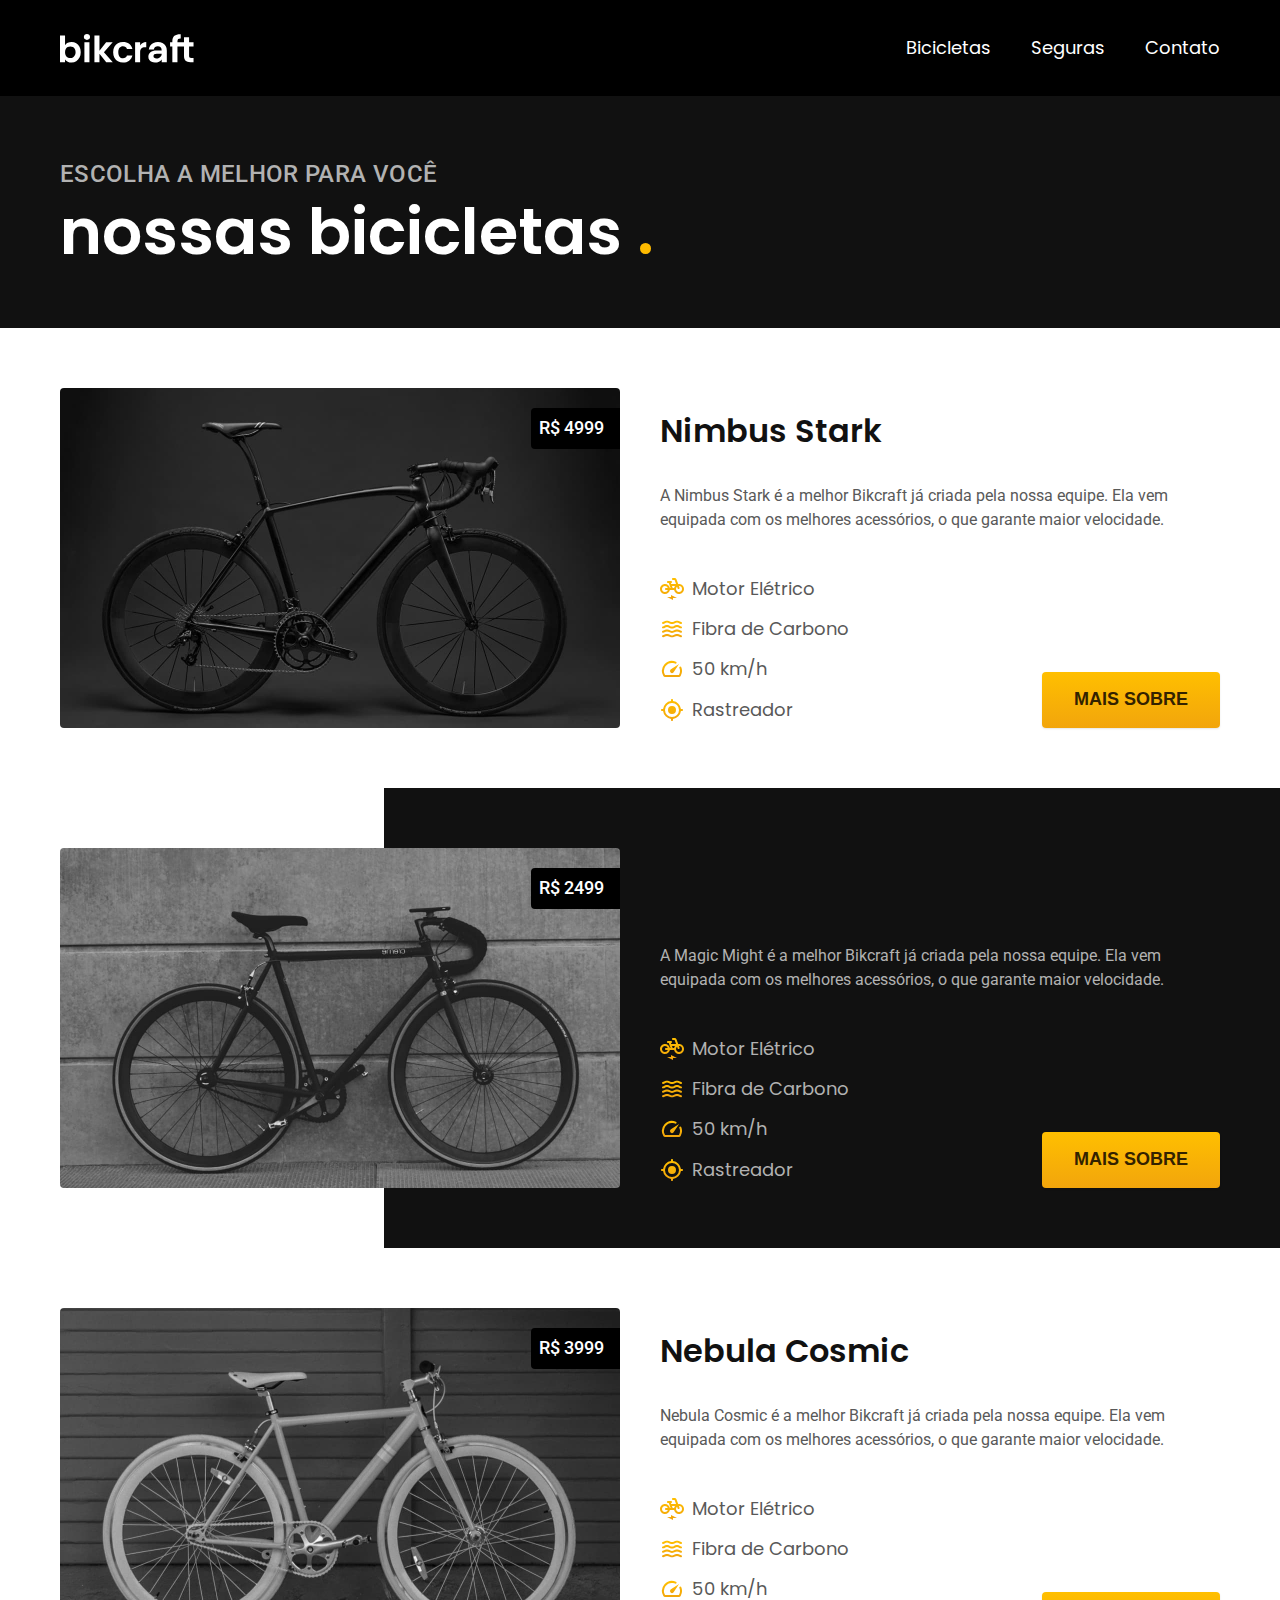
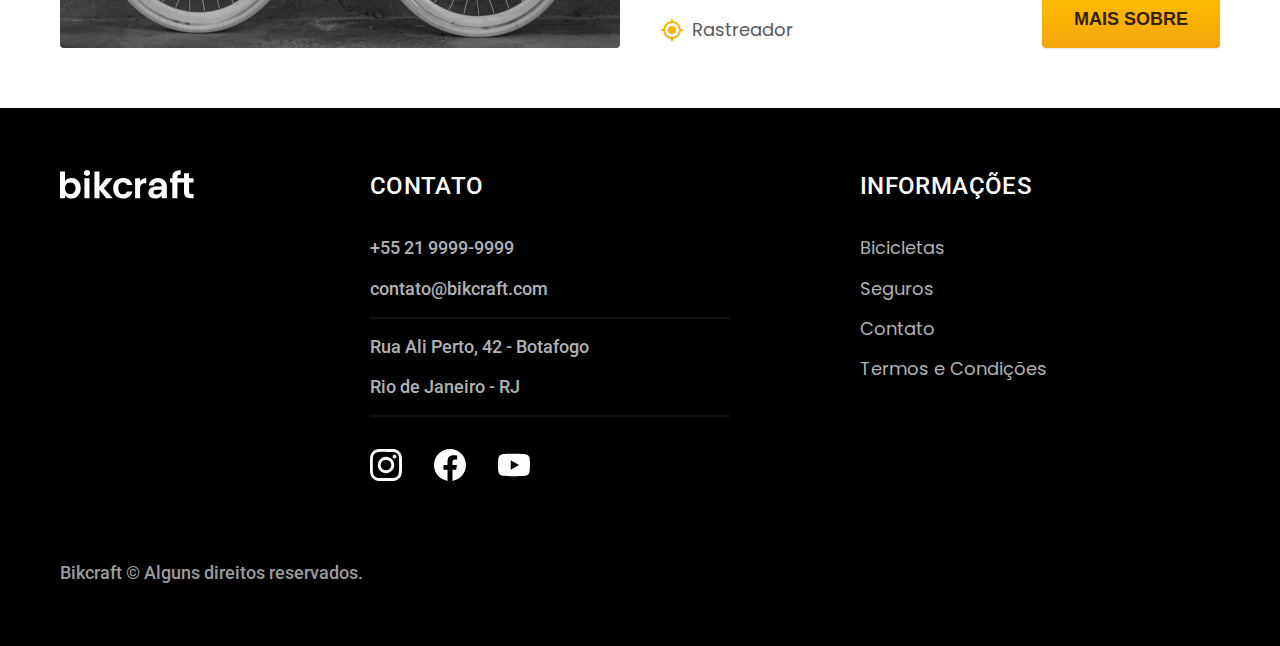
==== bicicletas.html @ d8b333de "update" ====
<!DOCTYPE html>
<html lang="en">
<head>
    <meta charset="UTF-8">
    <meta name="viewport" content="width=device-width, initial-scale=1.0">
    <meta name="description"
        content="Bicicletas elétricas de alta precisão e qualidades, feitas sib medida para o cliente. Explore o mundo na sua velocidade com a Bikcraft.">
    <title>Bikcraft - Bicicletas Elétricas</title>
    <link rel="stylesheet" href="./css/style.css">
</head>
<body>
    <header class="header-bg">
        <div class="header container">
            <a href="index.html">
                <img src="./img/bikcraft.svg" alt="">
            </a>
            <nav aria-label="primaria">
                <ul class="header-menu font-1-m cor-0">
                    <li><a href="#">Bicicletas</a></li>
                    <li><a href="#">Seguras</a></li>
                    <li><a href="#">Contato</a></li>
                </ul>
            </nav>
        </div>
    </header>

     <main>
        <div class="titulo-bg">
            <div class="titulo container">
                <p class="font-2-l-b cor-5">Escolha a melhor para você</p>
                <h1 class="font-1-xxl cor-0">nossas bicicletas <span class="cor-p1">.</span></h1>
            </div>
        </div>
        <div class="bicicletas container">
            <div class="bicicletas-imagem">
                <img src="./img/bicicletas/nimbus.jpg" alt="Bicicleta preta">
                <span class="font-2-m cor-0">R$ 4999</span>
            </div>
            <div class="bicicletas-conteudo">
                <h2 class="font-1-xl">Nimbus Stark</h2>
                <p class="font-2-s cor-8">A Nimbus Stark é a melhor Bikcraft já criada pela nossa equipe. Ela vem equipada com
                    os melhores acessórios, o que
                    garante maior velocidade.</p>
                <ul class="font-1-m cor-8">
                    <li>
                        <img src="./img/icones/eletrica.svg" alt="">
                        Motor Elétrico
                    </li>
                    <li>
                        <img src="./img/icones/carbono.svg" alt="">
                        Fibra de Carbono
                    </li>
                    <li>
                        <img src="./img/icones/velocidade.svg" alt="">
                        50 km/h
                    </li>
                    <li>
                        <img src="./img/icones/rastreador.svg" alt="">
                        Rastreador
                    </li>
                
                </ul>
                <a class="botao seta" href="./bicicletas/nimbus.html">Mais sobre</a>
            </div>
           
        </div>
        <div class="bicicletas-bg">
            <div class="bicicletas container">
                <div class="bicicletas-imagem">
                    <img src="./img/bicicletas/magic.jpg" alt="Bicicleta preta">
                    <span class="font-2-m cor-0">R$ 2499</span>
                </div>
                <div class="bicicletas-conteudo">
                    <h2 class="font-1-xl">Magic Might</h2>
                    <p class="font-2-s cor-5">A Magic Might é a melhor Bikcraft já criada pela nossa equipe. Ela vem equipada
                        com os melhores acessórios, o que
                        garante maior velocidade.</p>
                    <ul class="font-1-m cor-5">
                        <li>
                            <img src="./img/icones/eletrica.svg" alt="">
                            Motor Elétrico
                        </li>
                        <li>
                            <img src="./img/icones/carbono.svg" alt="">
                            Fibra de Carbono
                        </li>
                        <li>
                            <img src="./img/icones/velocidade.svg" alt="">
                            50 km/h
                        </li>
                        <li>
                            <img src="./img/icones/rastreador.svg" alt="">
                            Rastreador
                        </li>
                    
                    </ul>
                    <a class="botao seta" href="./bicicletas/nimbus.html">Mais sobre</a>
                </div>
                
            </div>
        </div>
        <div class="bicicletas container">
            <div class="bicicletas-imagem">
                <img src="./img/bicicletas/nebula.jpg" alt="Bicicleta preta">
                <span class="font-2-m cor-0">R$ 3999</span>
            </div>
            <div class="bicicletas-conteudo">
                <h2 class="font-1-xl">Nebula Cosmic</h2>
                <p class="font-2-s cor-8">Nebula Cosmic é a melhor Bikcraft já criada pela nossa equipe. Ela vem equipada com
                    os melhores acessórios, o que
                    garante maior velocidade.</p>
                <ul class="font-1-m cor-8">
                    <li>
                        <img src="./img/icones/eletrica.svg" alt="">
                        Motor Elétrico
                    </li>
                    <li>
                        <img src="./img/icones/carbono.svg" alt="">
                        Fibra de Carbono
                    </li>
                    <li>
                        <img src="./img/icones/velocidade.svg" alt="">
                        50 km/h
                    </li>
                    <li>
                        <img src="./img/icones/rastreador.svg" alt="">
                        Rastreador
                    </li>
                
                </ul>
                <a class="botao seta" href="./bicicletas/nimbus.html">Mais Sobre</a>
            </div>
           
        </div>
         
     </main>
    <footer class="footer-bg">
        <div class="footer container">
            <img src="./img/bikcraft.svg" alt="Bikcraft">
            <div class="footer-contato">
                <h3 class="font-2-l-b cor-0">Contato</h3>
                <ul class="font-2-m cor-5">
                    <li><a href="tel:+552199999999">+55 21 9999-9999</a></li>
                    <li><a href="mailto:contato@bikcraft.com">contato@bikcraft.com</a></li>
                    <li>Rua Ali Perto, 42 - Botafogo</li>
                    <li>Rio de Janeiro - RJ</li>
                </ul>
                <div class="footer-redes">
                    <a href="./">
                        <img src="./img/redes/instagram.svg" alt="Instagram">
                    </a>
                    <a href="./">
                        <img src="./img/redes/facebook.svg" alt="Facebook">
                    </a>
                    <a href="./">
                        <img src="./img/redes/youtube.svg" alt="Youtube">
                    </a>
                </div>
            </div>
            <div class="footer-informacoes">
                <h3 class="font-2-l-b cor-0">Informações</h3>
                <nav>
                    <ul class="font-1-m cor-5">
                        <li><a href="./bicicletas.html">Bicicletas</a></li>
                        <li><a href="./seguros.html">Seguros</a></li>
                        <li><a href="./contato.html">Contato</a></li>
                        <li><a href="./termos.html">Termos e Condições</a></li>
                    </ul>
                </nav>
            </div>
            <p class="footer-copy font-2-m cor-6">Bikcraft © Alguns direitos reservados.</p>
        </div>
    </footer>
</body>
</html>
---- css/style.css ----
@import "global/global.css";
@import "utilidades/tipografia.css";
@import "utilidades/core.css";

@import 'global/header.css';
@import 'global/footer.css';


@import 'home/introducao.css';
@import 'home/tecnologia.css';
@import 'home/parceiros.css';
@import 'home/depoimento.css';

@import "./utilidades/components.css";
@import ".home/introducao.css";


@import "./bicicletas/bicicletas-lista.css";
@import "./bicicletas/bicicletas.css";

@import "./seguros/seguros.css";
@import "./seguros/vantagens.css";
@import "./seguros/pergunta.css";

@import "./termos/termos.css";
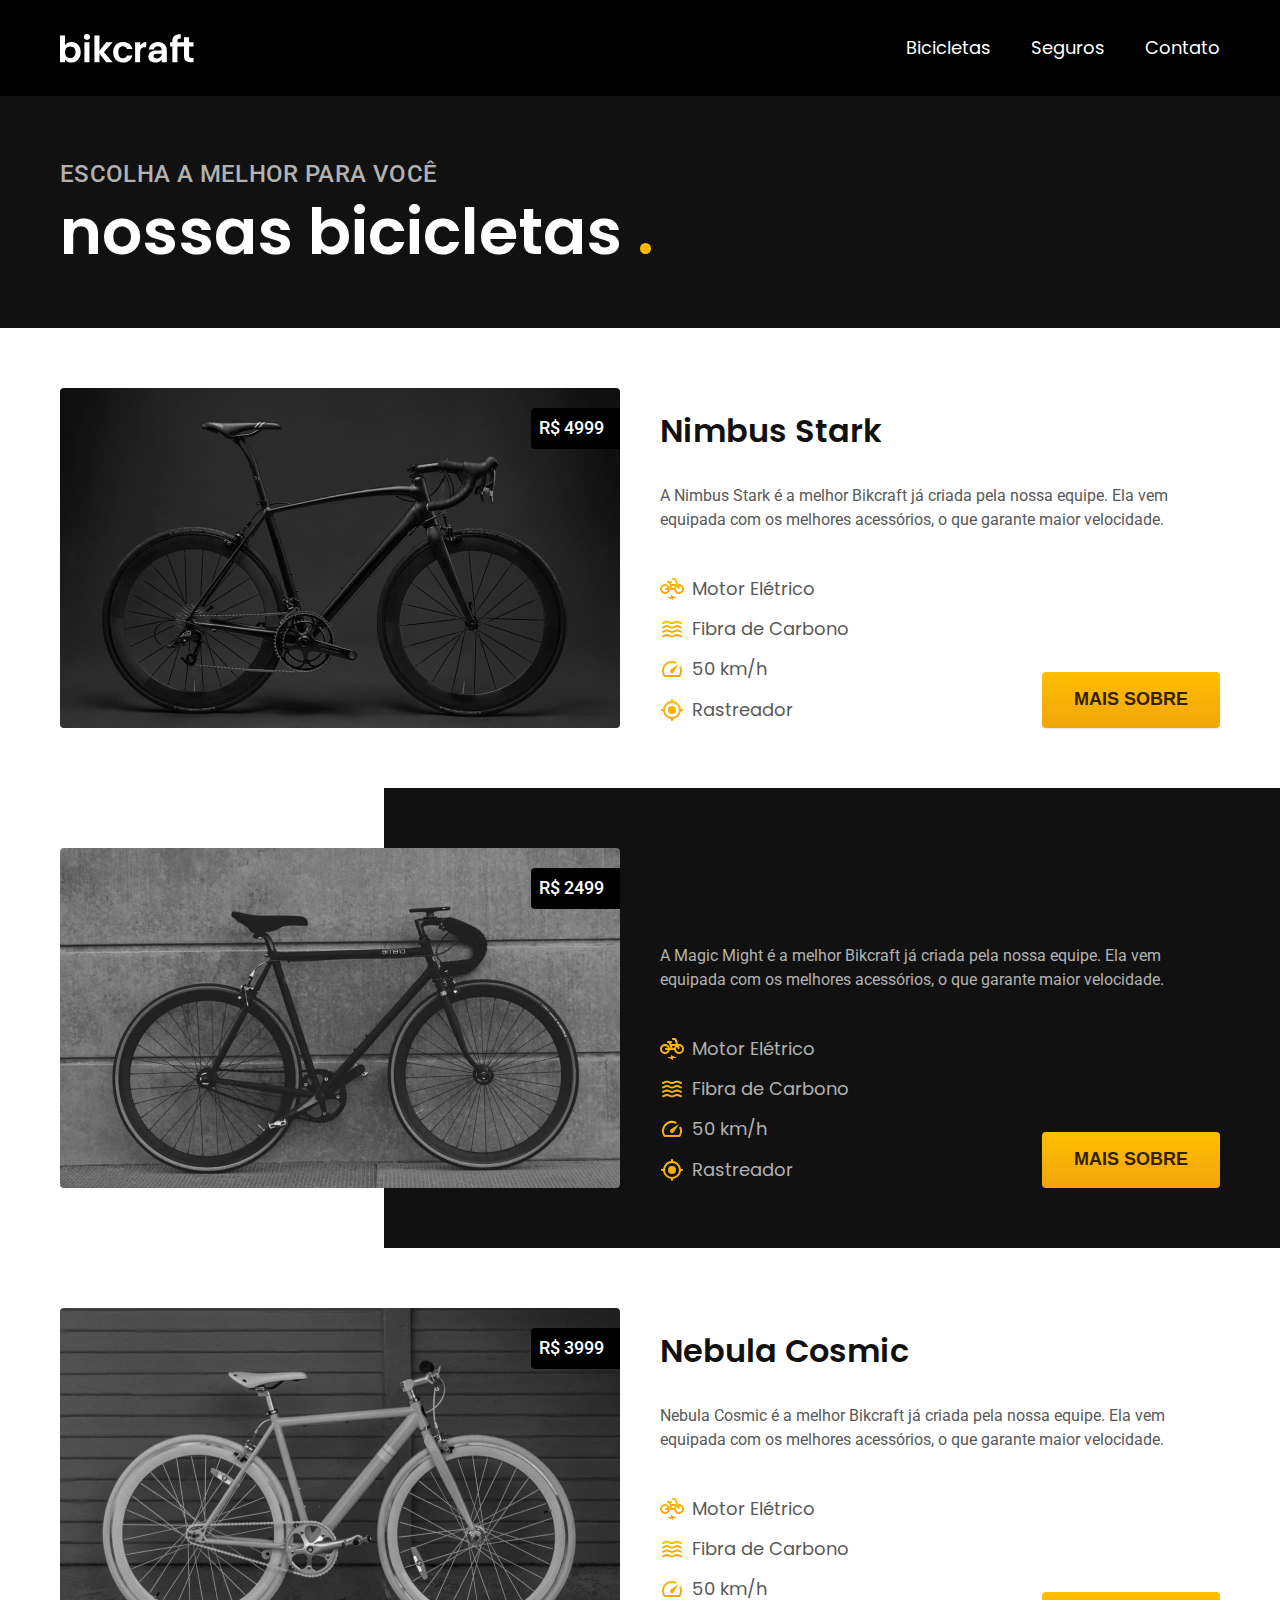
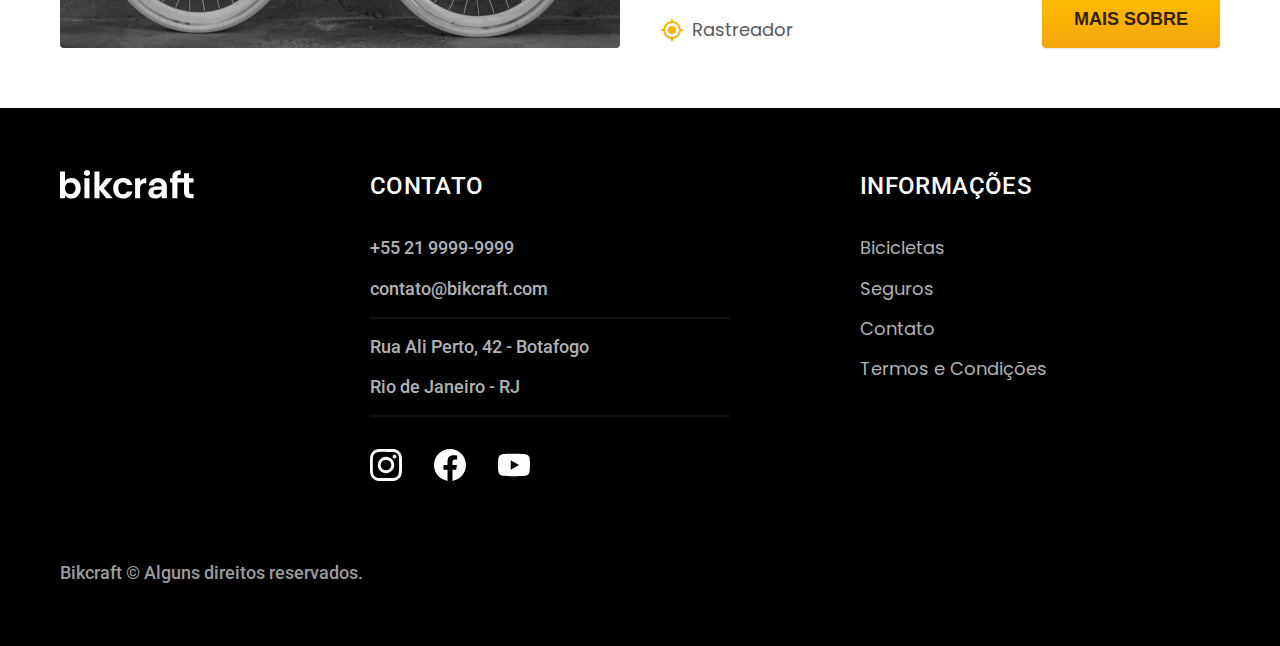
==== commit 2e67e4eb: "update" ====
--- a/bicicletas.html
+++ b/bicicletas.html
@@ -16,8 +16,8 @@
             </a>
             <nav aria-label="primaria">
                 <ul class="header-menu font-1-m cor-0">
-                    <li><a href="#">Bicicletas</a></li>
-                    <li><a href="#">Seguras</a></li>
+                    <li><a href="bicicletas.html">Bicicletas</a></li>
+                    <li><a href="seguros.html">Seguros</a></li>
                     <li><a href="#">Contato</a></li>
                 </ul>
             </nav>
